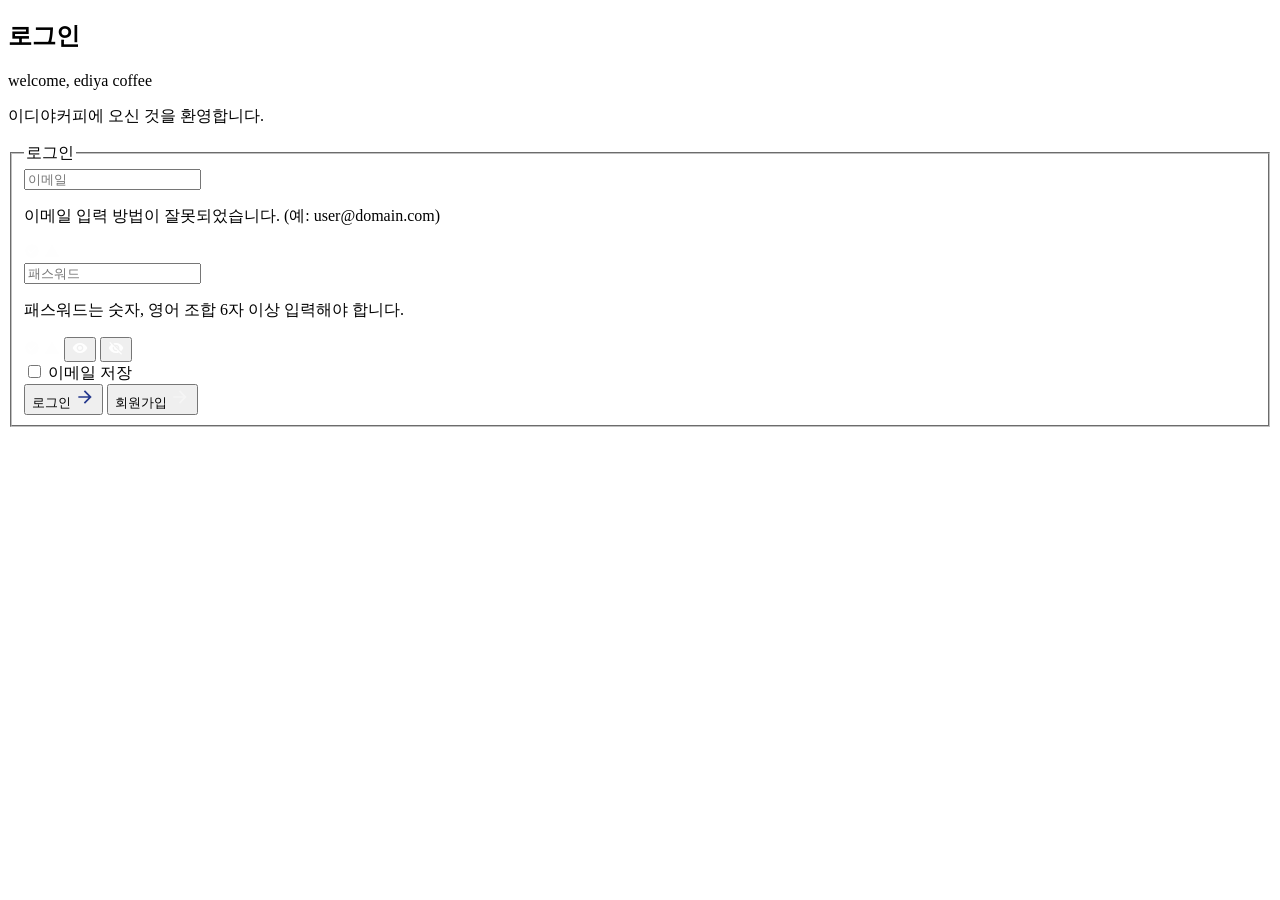
==== index.html @ 0b98166b "2번째 과제 화면" ====
<!DOCTYPE html>
<html lang="ko-KR">

<head>
   <meta charset="UTF-8">
   <meta name="viewport" content="width=device-width, initial-scale=1.0">
   <title>mission-02</title>
   <link href='//spoqa.github.io/spoqa-han-sans/css/SpoqaHanSansNeo.css' rel='stylesheet' type='text/css'>
   <link rel="stylesheet" href="./mission-02.css">
</head>

<body>
   <section class="signIn_container">
      <h2 class="signIn_title">로그인</h2>
      <p class="sub_ment_en" lang="en">welcome, ediya coffee</p>
      <p class="sub_ment_ko">이디야커피에 오신 것을 환영합니다.</p>
      <form action="/" method="post">
         <fieldset>
            <legend>로그인</legend>

            <div class="input_container">

               <div class="user_email">
                  <label for="user_email" class="user_email_label"></label>
                  <input type="email" id="user_email" placeholder="이메일" required>
                  <p class="email_invalid_ment">이메일 입력 방법이 잘못되었습니다. (예: user@domain.com)</p>
                  <svg class="email_valid" xmlns="http://www.w3.org/2000/svg" width="16" height="16" viewBox="0 0 16 16"
                     fill="none">
                     <g clip-path="url(#clip0_6334_2974)">
                        <path
                           d="M7.99998 1.33334C4.31998 1.33334 1.33331 4.32001 1.33331 8.00001C1.33331 11.68 4.31998 14.6667 7.99998 14.6667C11.68 14.6667 14.6666 11.68 14.6666 8.00001C14.6666 4.32001 11.68 1.33334 7.99998 1.33334ZM6.66665 11.3333L3.33331 8.00001L4.27331 7.06001L6.66665 9.44668L11.7266 4.38668L12.6666 5.33334L6.66665 11.3333Z"
                           fill="#FEFEFE" />
                     </g>
                     <defs>
                        <clipPath id="clip0_6334_2974">
                           <rect width="16" height="16" fill="white" />
                        </clipPath>
                     </defs>
                  </svg>
                  <svg class="email_invalid" xmlns="http://www.w3.org/2000/svg" width="16" height="16"
                     viewBox="0 0 16 16" fill="none">
                     <g clip-path="url(#clip0_6341_2993)">
                        <path
                           d="M0.444458 14.2222H15.5556L8.00001 1.33334L0.444458 14.2222ZM8.44446 12H7.55557V11.1111H8.44446V12ZM8.44446 9.77779H7.55557V6.66668H8.44446V9.77779Z"
                           fill="#FEFEFE" />
                     </g>
                     <defs>
                        <clipPath id="clip0_6341_2993">
                           <rect width="16" height="16" fill="white" />
                        </clipPath>
                     </defs>
                  </svg>
               </div>

               <div class="user_pw">
                  <label for="user_pw" class="user_email_pw"></label>
                  <input type="password" id="user_pw" placeholder="패스워드" required>
                  <p class="pw_invalid_ment">패스워드는 숫자, 영어 조합 6자 이상 입력해야 합니다.</p>
                  <svg class="pw_valid" xmlns="http://www.w3.org/2000/svg" width="16" height="16" viewBox="0 0 16 16"
                     fill="none">
                     <g clip-path="url(#clip0_6334_2974)">
                        <path
                           d="M7.99998 1.33334C4.31998 1.33334 1.33331 4.32001 1.33331 8.00001C1.33331 11.68 4.31998 14.6667 7.99998 14.6667C11.68 14.6667 14.6666 11.68 14.6666 8.00001C14.6666 4.32001 11.68 1.33334 7.99998 1.33334ZM6.66665 11.3333L3.33331 8.00001L4.27331 7.06001L6.66665 9.44668L11.7266 4.38668L12.6666 5.33334L6.66665 11.3333Z"
                           fill="#FEFEFE" />
                     </g>
                     <defs>
                        <clipPath id="clip0_6334_2974">
                           <rect width="16" height="16" fill="white" />
                        </clipPath>
                     </defs>
                  </svg>
                  <svg class="pw_invalid" xmlns="http://www.w3.org/2000/svg" width="16" height="16" viewBox="0 0 16 16"
                     fill="none">
                     <g clip-path="url(#clip0_6341_2993)">
                        <path
                           d="M0.444458 14.2222H15.5556L8.00001 1.33334L0.444458 14.2222ZM8.44446 12H7.55557V11.1111H8.44446V12ZM8.44446 9.77779H7.55557V6.66668H8.44446V9.77779Z"
                           fill="#FEFEFE" />
                     </g>
                     <defs>
                        <clipPath id="clip0_6341_2993">
                           <rect width="16" height="16" fill="white" />
                        </clipPath>
                     </defs>
                  </svg>
                  <button class="pw_hidden" type="button">
                     <svg xmlns="http://www.w3.org/2000/svg" width="16" height="16" viewBox="0 0 16 16" fill="none">
                        <g clip-path="url(#clip0_6334_2968)">
                           <path
                              d="M8.00002 3C4.66669 3 1.82002 5.07333 0.666687 8C1.82002 10.9267 4.66669 13 8.00002 13C11.3334 13 14.18 10.9267 15.3334 8C14.18 5.07333 11.3334 3 8.00002 3ZM8.00002 11.3333C6.16002 11.3333 4.66669 9.84 4.66669 8C4.66669 6.16 6.16002 4.66667 8.00002 4.66667C9.84002 4.66667 11.3334 6.16 11.3334 8C11.3334 9.84 9.84002 11.3333 8.00002 11.3333ZM8.00002 6C6.89335 6 6.00002 6.89333 6.00002 8C6.00002 9.10667 6.89335 10 8.00002 10C9.10669 10 10 9.10667 10 8C10 6.89333 9.10669 6 8.00002 6Z"
                              fill="#FEFEFE" />
                        </g>
                        <defs>
                           <clipPath id="clip0_6334_2968">
                              <rect width="16" height="16" fill="white" />
                           </clipPath>
                        </defs>
                     </svg>
                  </button>
                  <button class="pw_visible" type="button">
                     <svg xmlns="http://www.w3.org/2000/svg" width="16" height="16" viewBox="0 0 16 16" fill="none">
                        <g clip-path="url(#clip0_6345_3000)">
                           <path
                              d="M8.00002 4.66667C9.84002 4.66667 11.3334 6.16 11.3334 8C11.3334 8.43 11.2467 8.84 11.0967 9.21667L13.0467 11.1667C14.0534 10.3267 14.8467 9.24 15.3367 8C14.18 5.07333 11.3367 3 8.00002 3C7.06669 3 6.17335 3.16667 5.34335 3.46667L6.78335 4.90333C7.16002 4.75667 7.57002 4.66667 8.00002 4.66667V4.66667ZM1.33335 2.85L2.85335 4.37L3.15669 4.67333C2.05669 5.53333 1.18669 6.67667 0.666687 8C1.82002 10.9267 4.66669 13 8.00002 13C9.03335 13 10.02 12.8 10.9234 12.4367L11.2067 12.72L13.15 14.6667L14 13.82L2.18335 2L1.33335 2.85ZM5.02002 6.53333L6.05002 7.56333C6.02002 7.70667 6.00002 7.85 6.00002 8C6.00002 9.10333 6.89669 10 8.00002 10C8.15002 10 8.29335 9.98 8.43335 9.95L9.46335 10.98C9.02002 11.2 8.52669 11.3333 8.00002 11.3333C6.16002 11.3333 4.66669 9.84 4.66669 8C4.66669 7.47333 4.80002 6.98 5.02002 6.53333ZM7.89002 6.01L9.99002 8.11L10 8C10 6.89667 9.10335 6 8.00002 6L7.89002 6.01Z"
                              fill="#FEFEFE" />
                        </g>
                        <defs>
                           <clipPath id="clip0_6345_3000">
                              <rect width="16" height="16" fill="white" />
                           </clipPath>
                        </defs>
                     </svg>
                  </button>
               </div>

               <div class="email_save">
                  <input type="checkbox" id="check">
                  <label for="check">이메일 저장</label>
               </div>

            </div>

            <div class="btn_container">
               <button class="signIn_btn" type="button">로그인
                  <svg width="20" height="20" viewBox="0 0 20 20" fill="none" xmlns="http://www.w3.org/2000/svg">
                     <g id="&#236;&#149;&#132;&#236;&#157;&#180;&#236;&#189;&#152; / &#237;&#153;&#148;&#236;&#130;&#180;&#237;&#145;&#156;"
                        clip-path="url(#clip0_6314_3605)">
                        <path id="Vector"
                           d="M10 3.33331L8.82223 4.51109L13.4778 9.16665H3.33334V10.8333H13.4778L8.82223 15.4889L10 16.6666L16.6667 9.99998L10 3.33331Z"
                           fill="#24388D" />
                     </g>
                     <defs>
                        <clipPath id="clip0_6314_3605">
                           <rect width="20" height="20" fill="white" />
                        </clipPath>
                     </defs>
                  </svg>
               </button>
               <button class="signUp_btn" type="button">회원가입
                  <svg width="20" height="20" viewBox="0 0 20 20" fill="none" xmlns="http://www.w3.org/2000/svg">
                     <g id="&#236;&#149;&#132;&#236;&#157;&#180;&#236;&#189;&#152; / &#237;&#153;&#148;&#236;&#130;&#180;&#237;&#145;&#156;"
                        clip-path="url(#clip0_6314_3536)">
                        <path id="Vector"
                           d="M9.99998 3.33331L8.8222 4.51109L13.4778 9.16665H3.33331V10.8333H13.4778L8.8222 15.4889L9.99998 16.6666L16.6666 9.99998L9.99998 3.33331Z"
                           fill="#F5F5F5" />
                     </g>
                     <defs>
                        <clipPath id="clip0_6314_3536">
                           <rect width="20" height="20" fill="white" />
                        </clipPath>
                     </defs>
                  </svg>
               </button>
            </div>

         </fieldset>
      </form>
   </section>

   <script>
      let user_email = document.querySelector('#user_email');
      let email_invalid_ment = document.querySelector('.email_invalid_ment');
      let email_valid = document.querySelector('.email_valid');
      let email_invalid = document.querySelector('.email_invalid');

      let user_pw = document.querySelector('#user_pw');
      let pw_invalid_ment = document.querySelector('.pw_invalid_ment');
      let pw_valid = document.querySelector('.pw_valid');
      let pw_invalid = document.querySelector('.pw_invalid');
      let pw_visible = document.querySelector('.pw_visible');
      let pw_hidden = document.querySelector('.pw_hidden');

      let check = document.querySelector('#check');



      // 이메일 관련
      user_email.addEventListener('focus', () => {
         user_email.placeholder = `yamoo9@euid.com`;
         user_pw.placeholder = '패스워드';
      })

      user_email.addEventListener('keyup', function (e) {
         const regexr = /^[0-9a-zA-Z]([-_\.]?[0-9a-zA-Z])*@[0-9a-zA-Z]([-_\.]?[0-9a-zA-Z])*\.[a-zA-Z]{2,3}$/;

         if (regexr.exec(e.target.value)) {
            email_valid.classList.add('show');
            email_invalid_ment.classList.remove('show');
            email_invalid.classList.remove('show');
         } else {
            email_valid.classList.remove('show');
            if (e.target.value) {
               email_invalid.classList.add('show');
               email_invalid_ment.classList.add('show');
            }
            else {
               email_invalid_ment.classList.remove('show');
               email_invalid.classList.remove('show');
            }
         }
      })



      // 패스워드 관련
      user_pw.addEventListener('focus', () => {
         user_pw.placeholder = '숫자, 영어 조합 6자 이상';
         pw_hidden.classList.add('show');
         user_email.placeholder = '이메일';
      })

      user_pw.addEventListener('keyup', function (e) {
         if (e.target.value.length > 5) {
            pw_valid.classList.add('show');
            pw_invalid_ment.classList.remove('show');
            pw_invalid.classList.remove('show');
         } else {
            pw_valid.classList.remove('show');
            if (e.target.value) {
               pw_invalid.classList.add('show');
               pw_invalid_ment.classList.add('show');
            }
            else {
               pw_invalid_ment.classList.remove('show');
               pw_invalid.classList.remove('show');
            }
         }
      })

      let cnt = 0;
      pw_hidden.addEventListener('click', () => {
         if (cnt % 2 === 0) {
            user_pw.type = 'text';
            pw_visible.classList.add('show');
         }
         else {
            user_pw.type = 'password';
            pw_visible.classList.remove('show');
            pw_hidden.classList.remove('show');
         }
         cnt++;
      })

      let cnt2 = 0
      pw_visible.addEventListener('click', () => {
         if (cnt % 2 === 0) {
            user_pw.type = 'text';
            pw_hidden.classList.add('show');
         }
         else {
            user_pw.type = 'password';
            pw_visible.classList.remove('show');
            pw_hidden.classList.add('show');
         }
         cnt2++;
      })


      // 이메일, 패스워드 미입력시 다시 placehold 보이게 하기
      check.addEventListener('focus', () => {
         user_email.placeholder = '이메일';
         user_pw.placeholder = '패스워드';
      })

   </script>
</body>
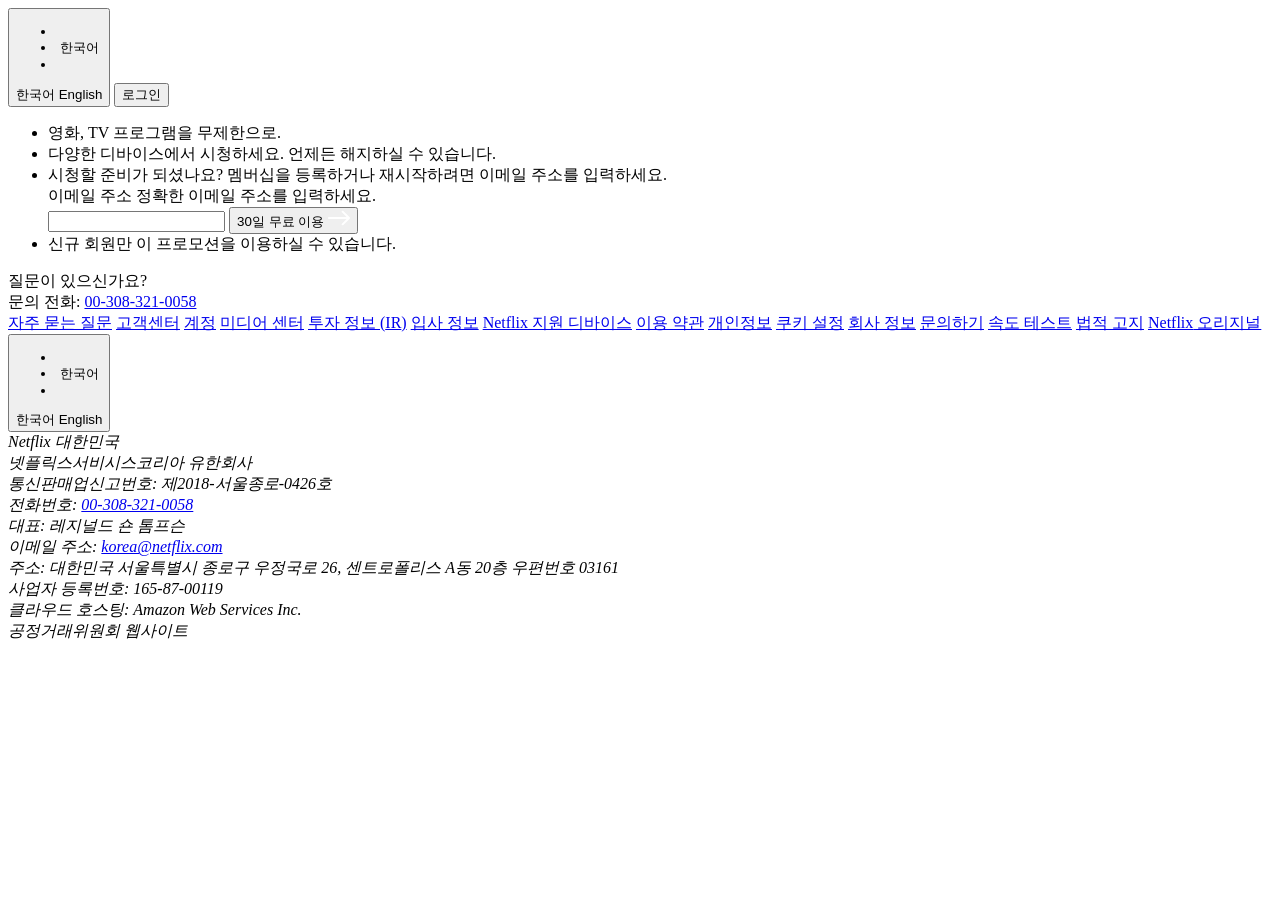
==== commit ae2d73c7: "3번째 과제 구현 결과" ====
--- a/index.html
+++ b/index.html
@@ -4,262 +4,139 @@
 <head>
    <meta charset="UTF-8">
    <meta name="viewport" content="width=device-width, initial-scale=1.0">
-   <title>mission-02</title>
-   <link href='//spoqa.github.io/spoqa-han-sans/css/SpoqaHanSansNeo.css' rel='stylesheet' type='text/css'>
-   <link rel="stylesheet" href="./mission-02.css">
+   <title>홈</title>
+
+   <link rel="stylesheet" href="./components.css">
+   <link rel="stylesheet" href="./home.css">
 </head>
 
 <body>
-   <section class="signIn_container">
-      <h2 class="signIn_title">로그인</h2>
-      <p class="sub_ment_en" lang="en">welcome, ediya coffee</p>
-      <p class="sub_ment_ko">이디야커피에 오신 것을 환영합니다.</p>
-      <form action="/" method="post">
-         <fieldset>
-            <legend>로그인</legend>
+   <div role="none" class="template_container">
+      <header class="header">
+         <div role="none" class="header_inner">
+            <a href="/" class="logo"></a>
+            <div role="none" class="header_button_wrapper">
+               <button class="select_btn" data-val="onOff">
 
-            <div class="input_container">
+                  <ul>
+                     <li aria-hidden class="global_icon" data-val="onOff"></li>
+                     <li class="state_lang" data-val="onOff">한국어</li>
+                     <li aria-hidden class="select_down_icon" data-val="onOff"></li>
+                  </ul>
 
-               <div class="user_email">
-                  <label for="user_email" class="user_email_label"></label>
-                  <input type="email" id="user_email" placeholder="이메일" required>
-                  <p class="email_invalid_ment">이메일 입력 방법이 잘못되었습니다. (예: user@domain.com)</p>
-                  <svg class="email_valid" xmlns="http://www.w3.org/2000/svg" width="16" height="16" viewBox="0 0 16 16"
-                     fill="none">
-                     <g clip-path="url(#clip0_6334_2974)">
-                        <path
-                           d="M7.99998 1.33334C4.31998 1.33334 1.33331 4.32001 1.33331 8.00001C1.33331 11.68 4.31998 14.6667 7.99998 14.6667C11.68 14.6667 14.6666 11.68 14.6666 8.00001C14.6666 4.32001 11.68 1.33334 7.99998 1.33334ZM6.66665 11.3333L3.33331 8.00001L4.27331 7.06001L6.66665 9.44668L11.7266 4.38668L12.6666 5.33334L6.66665 11.3333Z"
-                           fill="#FEFEFE" />
-                     </g>
-                     <defs>
-                        <clipPath id="clip0_6334_2974">
-                           <rect width="16" height="16" fill="white" />
-                        </clipPath>
-                     </defs>
-                  </svg>
-                  <svg class="email_invalid" xmlns="http://www.w3.org/2000/svg" width="16" height="16"
-                     viewBox="0 0 16 16" fill="none">
-                     <g clip-path="url(#clip0_6341_2993)">
-                        <path
-                           d="M0.444458 14.2222H15.5556L8.00001 1.33334L0.444458 14.2222ZM8.44446 12H7.55557V11.1111H8.44446V12ZM8.44446 9.77779H7.55557V6.66668H8.44446V9.77779Z"
-                           fill="#FEFEFE" />
-                     </g>
-                     <defs>
-                        <clipPath id="clip0_6341_2993">
-                           <rect width="16" height="16" fill="white" />
-                        </clipPath>
-                     </defs>
-                  </svg>
-               </div>
+                  <div class="select_lang hide_none">
+                     <div class="check_icon_wrapper">
+                        <!-- span태그로 충분한가? -->
+                        <span class="check_icon ko"></span>
+                        <span class="check_icon en hide_hidden"></span>
+                     </div>
 
-               <div class="user_pw">
-                  <label for="user_pw" class="user_email_pw"></label>
-                  <input type="password" id="user_pw" placeholder="패스워드" required>
-                  <p class="pw_invalid_ment">패스워드는 숫자, 영어 조합 6자 이상 입력해야 합니다.</p>
-                  <svg class="pw_valid" xmlns="http://www.w3.org/2000/svg" width="16" height="16" viewBox="0 0 16 16"
-                     fill="none">
-                     <g clip-path="url(#clip0_6334_2974)">
-                        <path
-                           d="M7.99998 1.33334C4.31998 1.33334 1.33331 4.32001 1.33331 8.00001C1.33331 11.68 4.31998 14.6667 7.99998 14.6667C11.68 14.6667 14.6666 11.68 14.6666 8.00001C14.6666 4.32001 11.68 1.33334 7.99998 1.33334ZM6.66665 11.3333L3.33331 8.00001L4.27331 7.06001L6.66665 9.44668L11.7266 4.38668L12.6666 5.33334L6.66665 11.3333Z"
-                           fill="#FEFEFE" />
-                     </g>
-                     <defs>
-                        <clipPath id="clip0_6334_2974">
-                           <rect width="16" height="16" fill="white" />
-                        </clipPath>
-                     </defs>
-                  </svg>
-                  <svg class="pw_invalid" xmlns="http://www.w3.org/2000/svg" width="16" height="16" viewBox="0 0 16 16"
-                     fill="none">
-                     <g clip-path="url(#clip0_6341_2993)">
-                        <path
-                           d="M0.444458 14.2222H15.5556L8.00001 1.33334L0.444458 14.2222ZM8.44446 12H7.55557V11.1111H8.44446V12ZM8.44446 9.77779H7.55557V6.66668H8.44446V9.77779Z"
-                           fill="#FEFEFE" />
-                     </g>
-                     <defs>
-                        <clipPath id="clip0_6341_2993">
-                           <rect width="16" height="16" fill="white" />
-                        </clipPath>
-                     </defs>
-                  </svg>
-                  <button class="pw_hidden" type="button">
-                     <svg xmlns="http://www.w3.org/2000/svg" width="16" height="16" viewBox="0 0 16 16" fill="none">
-                        <g clip-path="url(#clip0_6334_2968)">
-                           <path
-                              d="M8.00002 3C4.66669 3 1.82002 5.07333 0.666687 8C1.82002 10.9267 4.66669 13 8.00002 13C11.3334 13 14.18 10.9267 15.3334 8C14.18 5.07333 11.3334 3 8.00002 3ZM8.00002 11.3333C6.16002 11.3333 4.66669 9.84 4.66669 8C4.66669 6.16 6.16002 4.66667 8.00002 4.66667C9.84002 4.66667 11.3334 6.16 11.3334 8C11.3334 9.84 9.84002 11.3333 8.00002 11.3333ZM8.00002 6C6.89335 6 6.00002 6.89333 6.00002 8C6.00002 9.10667 6.89335 10 8.00002 10C9.10669 10 10 9.10667 10 8C10 6.89333 9.10669 6 8.00002 6Z"
-                              fill="#FEFEFE" />
-                        </g>
-                        <defs>
-                           <clipPath id="clip0_6334_2968">
-                              <rect width="16" height="16" fill="white" />
-                           </clipPath>
-                        </defs>
-                     </svg>
-                  </button>
-                  <button class="pw_visible" type="button">
-                     <svg xmlns="http://www.w3.org/2000/svg" width="16" height="16" viewBox="0 0 16 16" fill="none">
-                        <g clip-path="url(#clip0_6345_3000)">
-                           <path
-                              d="M8.00002 4.66667C9.84002 4.66667 11.3334 6.16 11.3334 8C11.3334 8.43 11.2467 8.84 11.0967 9.21667L13.0467 11.1667C14.0534 10.3267 14.8467 9.24 15.3367 8C14.18 5.07333 11.3367 3 8.00002 3C7.06669 3 6.17335 3.16667 5.34335 3.46667L6.78335 4.90333C7.16002 4.75667 7.57002 4.66667 8.00002 4.66667V4.66667ZM1.33335 2.85L2.85335 4.37L3.15669 4.67333C2.05669 5.53333 1.18669 6.67667 0.666687 8C1.82002 10.9267 4.66669 13 8.00002 13C9.03335 13 10.02 12.8 10.9234 12.4367L11.2067 12.72L13.15 14.6667L14 13.82L2.18335 2L1.33335 2.85ZM5.02002 6.53333L6.05002 7.56333C6.02002 7.70667 6.00002 7.85 6.00002 8C6.00002 9.10333 6.89669 10 8.00002 10C8.15002 10 8.29335 9.98 8.43335 9.95L9.46335 10.98C9.02002 11.2 8.52669 11.3333 8.00002 11.3333C6.16002 11.3333 4.66669 9.84 4.66669 8C4.66669 7.47333 4.80002 6.98 5.02002 6.53333ZM7.89002 6.01L9.99002 8.11L10 8C10 6.89667 9.10335 6 8.00002 6L7.89002 6.01Z"
-                              fill="#FEFEFE" />
-                        </g>
-                        <defs>
-                           <clipPath id="clip0_6345_3000">
-                              <rect width="16" height="16" fill="white" />
-                           </clipPath>
-                        </defs>
+                     <div role="list" class="lang">
+                        <span role="listitem" class="lang_ko">한국어</span>
+                        <span role="listitem" class="lang_en" lang="en-US">English</span>
+                     </div>
+                  </div>
+
+               </button>
+               <button class="btn" type="button">로그인</button>
+            </div>
+         </div>
+      </header>
+
+      <main class="main">
+         <ul class="promotion_container">
+            <li>영화, TV 프로그램을 무제한으로.</li>
+            <li>다양한 디바이스에서 시청하세요. 언제든 해지하실 수 있습니다.</li>
+            <li>시청할 준비가 되셨나요? 멤버십을 등록하거나 재시작하려면 이메일 주소를 입력하세요.</li>
+            <div role="none" class="input_email_container">
+               <label for="user_email" class="user_email_label">이메일 주소</label>
+               <span role="alert" class="user_email_invalid">정확한 이메일 주소를 입력하세요.</span>
+               <div role="none" class="input_email_wrapper">
+                  <input type="email" class="user_email" id="user_email" data-val="focus">
+                  <button class="btn_arrow btn_arrow_normal_right" type="button">30일 무료 이용
+                     <svg width="22" height="16" viewBox="0 0 22 16" fill="none" xmlns="http://www.w3.org/2000/svg">
+                        <path id="Arrow (Stroke)" fill-rule="evenodd" clip-rule="evenodd"
+                           d="M15.3431 0.928941L21.7071 7.2929C22.0976 7.68343 22.0976 8.31659 21.7071 8.70712L15.3431 15.0711C14.9526 15.4616 14.3195 15.4616 13.9289 15.0711C13.5384 14.6806 13.5384 14.0474 13.9289 13.6569L18.5858 9.00001H1C0.447715 9.00001 0 8.55229 0 8.00001C0 7.44772 0.447715 7.00001 1 7.00001H18.5858L13.9289 2.34315C13.5384 1.95263 13.5384 1.31947 13.9289 0.928941C14.3195 0.538416 14.9526 0.538416 15.3431 0.928941Z"
+                           fill="white" />
                      </svg>
                   </button>
                </div>
+            </div>
+            <li>신규 회원만 이 프로모션을 이용하실 수 있습니다.</li>
+         </ul>
+      </main>
 
-               <div class="email_save">
-                  <input type="checkbox" id="check">
-                  <label for="check">이메일 저장</label>
+      <div role="none" class="divider"></div>
+
+      <footer class="footer">
+
+         <div role="none" class="footer_ask_wrapper">
+            <!-- div가 아닌 다른 태그가 있을까? -->
+            <div class="footer_ask">질문이 있으신가요&#63;</div>
+            <div class="footer_ask">문의 전화&#58; <a href="tel: +82-0-308-321-0058">00-308-321-0058</a></div>
+         </div>
+
+         <div role="link" class="footer_nav">
+            <a href="/">자주 묻는 질문</a>
+            <a href="/">고객센터</a>
+            <a href="/">계정</a>
+            <a href="/">미디어 센터</a>
+            <a href="/">투자 정보 &#40;<span lang="en-US">IR</span>&#41;</a>
+            <a href="/">입사 정보</a>
+            <a href="/"><span lang="en-US">Netflix</span> 지원 디바이스</a>
+            <a href="/">이용 약관</a>
+            <a href="/">개인정보</a>
+            <a href="/">쿠키 설정</a>
+            <a href="/">회사 정보</a>
+            <a href="/">문의하기</a>
+            <a href="/">속도 테스트</a>
+            <a href="/">법적 고지</a>
+            <a href="/"><span lang="en-US">Netflix</span> 오리지널</a>
+         </div>
+
+         <!-- js 작동 안함 -->
+         <button class="select_btn" data-val="onOff">
+
+            <ul>
+               <li aria-hidden class="global_icon" data-val="onOff"></li>
+               <li class="state_lang" data-val="onOff">한국어</li>
+               <li aria-hidden class="select_down_icon" data-val="onOff"></li>
+            </ul>
+
+            <div class="select_lang hide_none">
+               <div class="check_icon_wrapper">
+                  <!-- span태그로 충분한가? -->
+                  <span class="check_icon ko"></span>
+                  <span class="check_icon en hide_hidden"></span>
                </div>
 
+               <div role="list" class="lang">
+                  <span role="listitem" class="lang_ko">한국어</span>
+                  <span role="listitem" class="lang_en" lang="en-US">English</span>
+               </div>
             </div>
 
-            <div class="btn_container">
-               <button class="signIn_btn" type="button">로그인
-                  <svg width="20" height="20" viewBox="0 0 20 20" fill="none" xmlns="http://www.w3.org/2000/svg">
-                     <g id="&#236;&#149;&#132;&#236;&#157;&#180;&#236;&#189;&#152; / &#237;&#153;&#148;&#236;&#130;&#180;&#237;&#145;&#156;"
-                        clip-path="url(#clip0_6314_3605)">
-                        <path id="Vector"
-                           d="M10 3.33331L8.82223 4.51109L13.4778 9.16665H3.33334V10.8333H13.4778L8.82223 15.4889L10 16.6666L16.6667 9.99998L10 3.33331Z"
-                           fill="#24388D" />
-                     </g>
-                     <defs>
-                        <clipPath id="clip0_6314_3605">
-                           <rect width="20" height="20" fill="white" />
-                        </clipPath>
-                     </defs>
-                  </svg>
-               </button>
-               <button class="signUp_btn" type="button">회원가입
-                  <svg width="20" height="20" viewBox="0 0 20 20" fill="none" xmlns="http://www.w3.org/2000/svg">
-                     <g id="&#236;&#149;&#132;&#236;&#157;&#180;&#236;&#189;&#152; / &#237;&#153;&#148;&#236;&#130;&#180;&#237;&#145;&#156;"
-                        clip-path="url(#clip0_6314_3536)">
-                        <path id="Vector"
-                           d="M9.99998 3.33331L8.8222 4.51109L13.4778 9.16665H3.33331V10.8333H13.4778L8.8222 15.4889L9.99998 16.6666L16.6666 9.99998L9.99998 3.33331Z"
-                           fill="#F5F5F5" />
-                     </g>
-                     <defs>
-                        <clipPath id="clip0_6314_3536">
-                           <rect width="20" height="20" fill="white" />
-                        </clipPath>
-                     </defs>
-                  </svg>
-               </button>
-            </div>
+         </button>
 
-         </fieldset>
-      </form>
-   </section>
+         <address class="footer_address">
+            <!-- address 안에 태그들을 div로 작성해도 되는가? -->
+            <div>Netflix 대한민국</div>
+            <div>넷플릭스서비시스코리아 유한회사</div>
+            <div>통신판매업신고번호: 제2018-서울종로-0426호</div>
+            <div>전화번호: <a href="tel: +82-0-308-321-0058">00-308-321-0058</a></div>
+            <div>대표: 레지널드 숀 톰프슨</div>
+            <div>이메일 주소: <a href="mailto:korea@netflix.com">korea@netflix.com</a></div>
+            <div>주소: 대한민국 서울특별시 종로구 우정국로 26, 센트로폴리스 A동 20층 우편번호 03161</div>
+            <div>사업자 등록번호: 165-87-00119</div>
+            <div>클라우드 호스팅: Amazon Web Services Inc.</div>
+            <div>공정거래위원회 웹사이트</div>
+         </address>
 
-   <script>
-      let user_email = document.querySelector('#user_email');
-      let email_invalid_ment = document.querySelector('.email_invalid_ment');
-      let email_valid = document.querySelector('.email_valid');
-      let email_invalid = document.querySelector('.email_invalid');
+      </footer>
+   </div>
 
-      let user_pw = document.querySelector('#user_pw');
-      let pw_invalid_ment = document.querySelector('.pw_invalid_ment');
-      let pw_valid = document.querySelector('.pw_valid');
-      let pw_invalid = document.querySelector('.pw_invalid');
-      let pw_visible = document.querySelector('.pw_visible');
-      let pw_hidden = document.querySelector('.pw_hidden');
+   <script src="./input_email.js"></script>
+   <script src="./select.js"></script>
+</body>
 
-      let check = document.querySelector('#check');
-
-
-
-      // 이메일 관련
-      user_email.addEventListener('focus', () => {
-         user_email.placeholder = `yamoo9@euid.com`;
-         user_pw.placeholder = '패스워드';
-      })
-
-      user_email.addEventListener('keyup', function (e) {
-         const regexr = /^[0-9a-zA-Z]([-_\.]?[0-9a-zA-Z])*@[0-9a-zA-Z]([-_\.]?[0-9a-zA-Z])*\.[a-zA-Z]{2,3}$/;
-
-         if (regexr.exec(e.target.value)) {
-            email_valid.classList.add('show');
-            email_invalid_ment.classList.remove('show');
-            email_invalid.classList.remove('show');
-         } else {
-            email_valid.classList.remove('show');
-            if (e.target.value) {
-               email_invalid.classList.add('show');
-               email_invalid_ment.classList.add('show');
-            }
-            else {
-               email_invalid_ment.classList.remove('show');
-               email_invalid.classList.remove('show');
-            }
-         }
-      })
-
-
-
-      // 패스워드 관련
-      user_pw.addEventListener('focus', () => {
-         user_pw.placeholder = '숫자, 영어 조합 6자 이상';
-         pw_hidden.classList.add('show');
-         user_email.placeholder = '이메일';
-      })
-
-      user_pw.addEventListener('keyup', function (e) {
-         if (e.target.value.length > 5) {
-            pw_valid.classList.add('show');
-            pw_invalid_ment.classList.remove('show');
-            pw_invalid.classList.remove('show');
-         } else {
-            pw_valid.classList.remove('show');
-            if (e.target.value) {
-               pw_invalid.classList.add('show');
-               pw_invalid_ment.classList.add('show');
-            }
-            else {
-               pw_invalid_ment.classList.remove('show');
-               pw_invalid.classList.remove('show');
-            }
-         }
-      })
-
-      let cnt = 0;
-      pw_hidden.addEventListener('click', () => {
-         if (cnt % 2 === 0) {
-            user_pw.type = 'text';
-            pw_visible.classList.add('show');
-         }
-         else {
-            user_pw.type = 'password';
-            pw_visible.classList.remove('show');
-            pw_hidden.classList.remove('show');
-         }
-         cnt++;
-      })
-
-      let cnt2 = 0
-      pw_visible.addEventListener('click', () => {
-         if (cnt % 2 === 0) {
-            user_pw.type = 'text';
-            pw_hidden.classList.add('show');
-         }
-         else {
-            user_pw.type = 'password';
-            pw_visible.classList.remove('show');
-            pw_hidden.classList.add('show');
-         }
-         cnt2++;
-      })
-
-
-      // 이메일, 패스워드 미입력시 다시 placehold 보이게 하기
-      check.addEventListener('focus', () => {
-         user_email.placeholder = '이메일';
-         user_pw.placeholder = '패스워드';
-      })
-
-   </script>
-</body>
+</html>
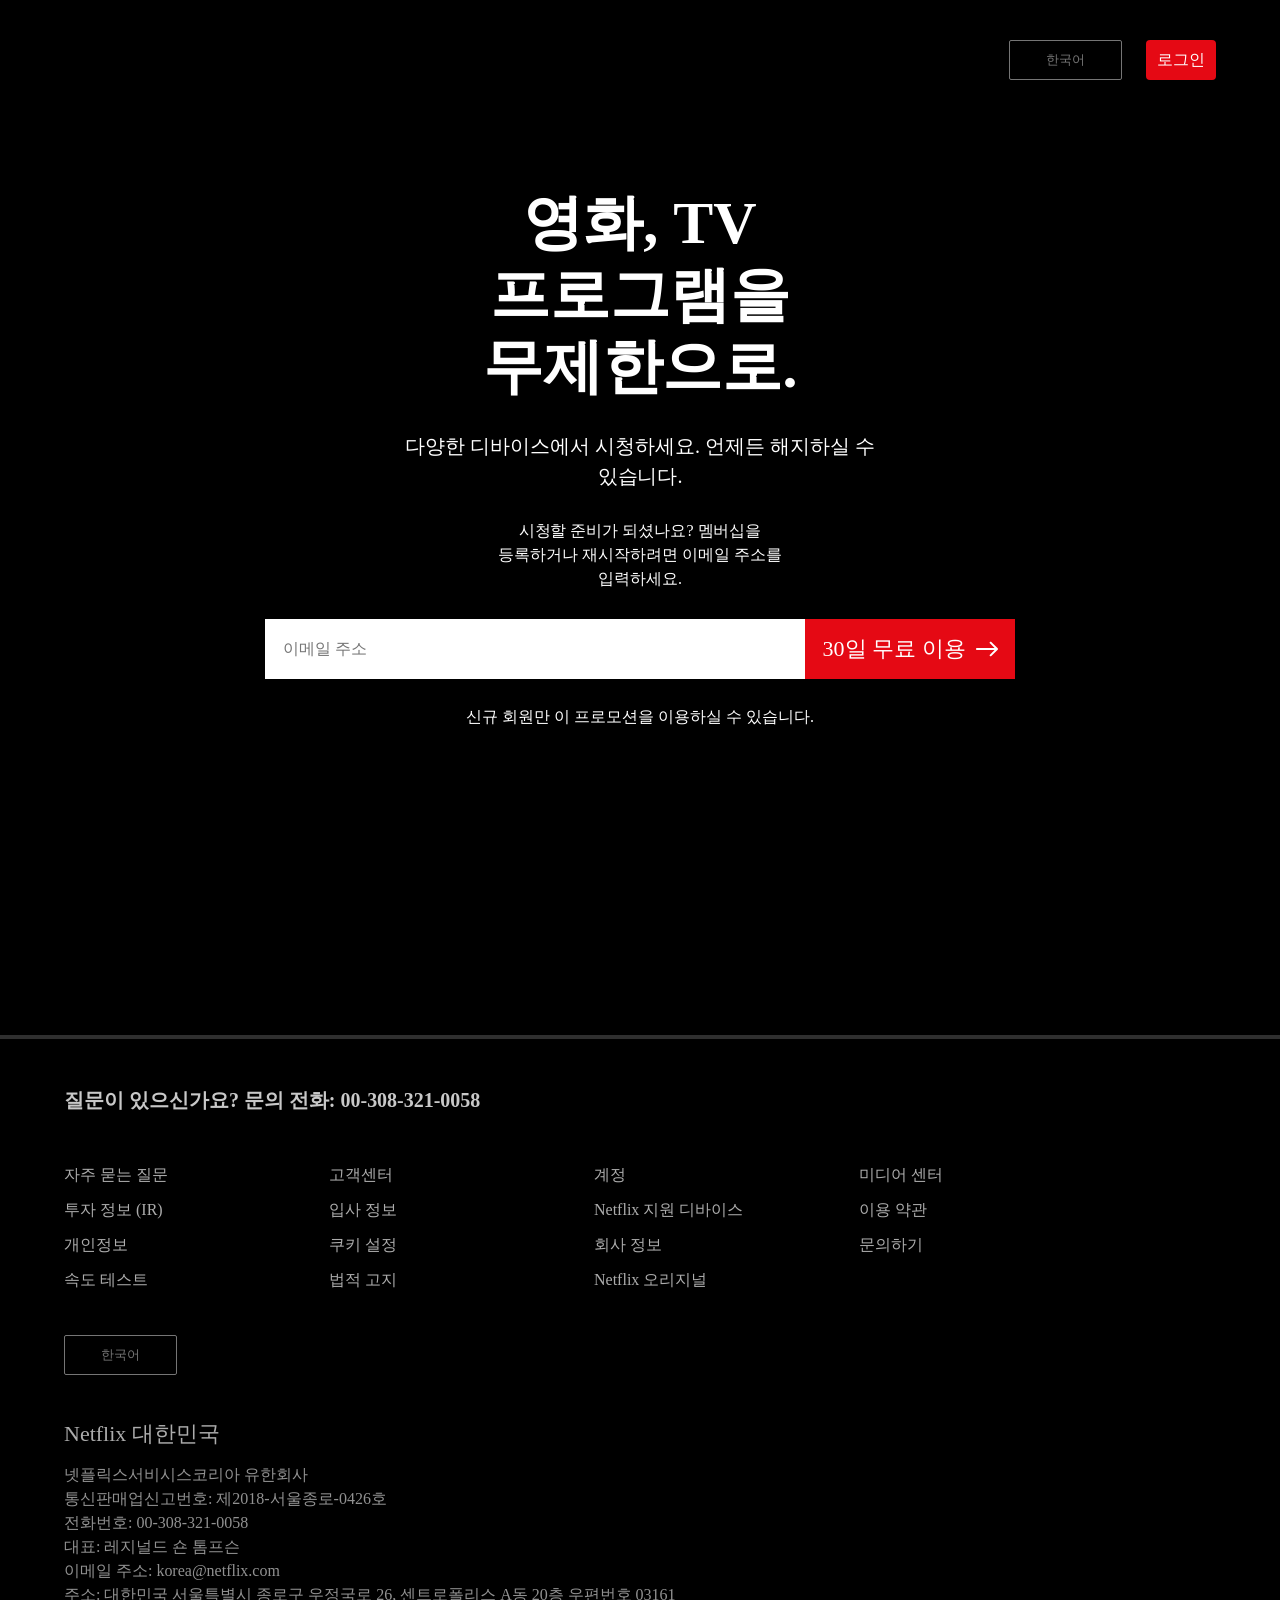
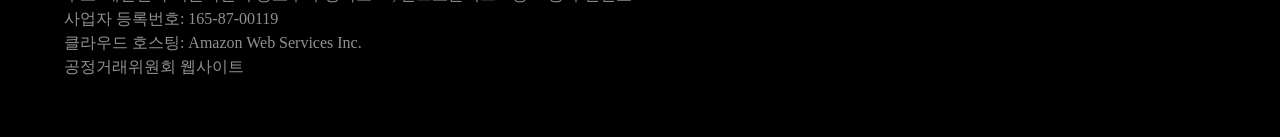
==== commit 777fb0fa: "3번째 과제 구현 결과" ====
--- a/index.html
+++ b/index.html
@@ -6,8 +6,15 @@
    <meta name="viewport" content="width=device-width, initial-scale=1.0">
    <title>홈</title>
 
-   <link rel="stylesheet" href="./components.css">
-   <link rel="stylesheet" href="./home.css">
+   <link rel="stylesheet" href="./style/home.css">
+   <link rel="stylesheet" href="./style/button.css">
+   <link rel="stylesheet" href="./style/button_arrow.css">
+   <link rel="stylesheet" href="./style/footer.css">
+   <link rel="stylesheet" href="./style/header.css">
+   <link rel="stylesheet" href="./style/input_email.css">
+   <link rel="stylesheet" href="./style/promotion.css">
+   <link rel="stylesheet" href="./style/select.css">
+   <link rel="stylesheet" href="./style/template.css">
 </head>
 
 <body>
@@ -135,8 +142,8 @@
       </footer>
    </div>
 
-   <script src="./input_email.js"></script>
-   <script src="./select.js"></script>
+   <script src="./js/input_email.js"></script>
+   <script src="./js/select.js"></script>
 </body>
 
 </html>
--- a/style/home.css
+++ b/style/home.css
@@ -0,0 +1,3 @@
+.main .promotion_container {
+   margin-top: 57px;
+}
--- a/style/button.css
+++ b/style/button.css
@@ -0,0 +1,33 @@
+.btn_container {
+   display: flex;
+   flex-flow: column nowrap;
+   gap: 20px;
+}
+
+.btn {
+   width: 70px;
+   height: 40px;
+   background: #E50914;
+   color: #FFF;
+   border: none;
+   border-radius: 4px;
+   text-align: center;
+   font-family: 'Spoqa Han Sans Neo', 'sans-serif';
+   font-size: 1rem;
+   font-weight: 500;
+   line-height: 1.5rem;
+   letter-spacing: -0.008px;
+}
+
+.btn:hover {
+   background: #B70710;
+}
+
+.btn:focus {
+   outline: 0;
+   border: 3px solid #58E590;
+}
+
+.btn.btn_disabled {
+   background: #757575;
+}
--- a/style/button_arrow.css
+++ b/style/button_arrow.css
@@ -0,0 +1,33 @@
+.btn_arrow_container {
+   display: flex;
+   flex-flow: column nowrap;
+   gap: 20px;
+}
+
+.btn_arrow {
+   width: 113px;
+   height: 56px;
+   background: #E50914;
+   color: #FFF;
+   border: none;
+   text-align: center;
+   font-family: 'Spoqa Han Sans Neo', 'sans-serif';
+   font-size: 22px;
+   font-weight: 400;
+   line-height: 26px;
+}
+
+.btn_arrow:hover {
+   background: #B70710;
+}
+
+.btn_arrow:focus {
+   border: 3px solid #58E590;
+   background: #B70710;
+   outline: 0;
+}
+
+.btn_arrow.btn_arrow_disabled_left,
+.btn_arrow.btn_arrow_disabled_right {
+   background: #757575;
+}
--- a/style/footer.css
+++ b/style/footer.css
@@ -0,0 +1,107 @@
+.footer {
+   color: #fff;
+   background-color: #000;
+   /* border: 1px solid #fff; */
+}
+
+.footer_ask_wrapper {
+   display: flex;
+   flex-flow: row nowrap;
+   column-gap: 5px;
+}
+
+.footer_ask {
+   color: #C8C8C8;
+   font-size: 20px;
+   font-style: normal;
+   font-weight: 700;
+   line-height: 30px;
+   font-family: 'Spoqa Han Sans Neo', 'sans-serif';
+   letter-spacing: -0.01px;
+}
+
+.footer_ask a {
+   text-decoration: none;
+   color: #C8C8C8;
+}
+
+.footer_nav {
+   display: grid;
+   grid-template-columns: repeat(4, 205px);
+   grid-template-rows: auto;
+   margin-top: 50px;
+   row-gap: 16px;
+   column-gap: 60px;
+}
+
+.footer_nav a {
+   text-decoration: none;
+   color: #ACACAC;
+   font-family: 'Spoqa Han Sans Neo', 'sans-serif';
+   font-size: 16px;
+   font-weight: 400;
+   line-height: 19px;
+}
+
+.footer .select_btn {
+   margin-top: 46px;
+}
+
+.footer_address {
+   margin-top: 46px;
+   color: #919191;
+   font-family: 'Spoqa Han Sans Neo', 'sans-serif';
+   font-size: 16px;
+   font-weight: 400;
+   line-height: 24px;
+   letter-spacing: -0.008px;
+   font-style: normal;
+}
+
+.footer_address a {
+   text-decoration: none;
+   color: #919191;
+}
+
+.footer_address div:nth-of-type(1) {
+   color: #ACACAC;
+   font-size: 22px;
+   font-weight: 500;
+   line-height: 26px;
+   margin-bottom: 16px;
+}
+
+
+@media (max-width: 768px) {
+   .footer_ask_wrapper {
+      flex-flow: column;
+   }
+
+   .footer_nav {
+      grid-template-columns: repeat(2, 163px);
+      row-gap: 10px;
+      column-gap: 0px;
+      margin-top: 26px;
+   }
+
+   .footer_nav a {
+      font-size: 14px;
+      line-height: 21px;
+   }
+
+   .footer .select_btn {
+      margin-top: 51px;
+   }
+
+   .footer_address {
+      margin-top: 30px;
+      font-size: 14px;
+      line-height: 21px;
+   }
+
+   .footer_address div:nth-of-type(1) {
+      font-size: 20px;
+      line-height: 30px;
+      margin-bottom: 10px;
+   }
+}
--- a/style/header.css
+++ b/style/header.css
@@ -0,0 +1,58 @@
+body {
+   margin: 0;
+   padding: 0;
+}
+
+.header {
+   background-color: #000;
+   width: 100%;
+   height: auto;
+}
+
+.header_inner {
+   display: flex;
+   flex-flow: row nowrap;
+   padding: 20px 65px;
+   justify-content: space-between;
+   align-items: center;
+}
+
+.logo {
+   display: inline-block;
+   background-image: url('./../../images/Logo.svg');
+   background-repeat: no-repeat;
+   background-size: contain;
+   width: 140px;
+   height: 38px;
+}
+
+.header_button_wrapper {
+   display: flex;
+   column-gap: 24px;
+}
+
+
+@media (max-width: 768px) {
+   .header_inner {
+      padding: 10px 25px;
+   }
+
+   .logo {
+      width: 80px;
+      height: 22px;
+   }
+
+   .header_button_wrapper {
+      column-gap: 16px;
+   }
+
+   .header .select_btn {
+      height: 30px;
+   }
+
+   .header .btn {
+      width: 60px;
+      height: 30px;
+      font-size: 12px;
+   }
+}
--- a/style/input_email.css
+++ b/style/input_email.css
@@ -0,0 +1,165 @@
+.input_email_container {
+   position: relative;
+}
+
+.user_email_label {
+   position: absolute;
+   top: 20px;
+   left: 18px;
+   color: #757575;
+   font-family: 'Spoqa Han Sans Neo', 'sans-serif';
+   transition: all 0.3s ease-in-out;
+}
+
+.user_email_focus {
+   top: 10px;
+   left: 19px;
+   color: #E50914;
+   font-size: 12px;
+   line-height: 18px;
+   font-weight: bold;
+   letter-spacing: -0.006px;
+}
+
+.input_email_wrapper {
+   display: flex;
+   flex-flow: row nowrap;
+}
+
+.user_email {
+   box-sizing: border-box;
+   width: 540px;
+   height: 60px;
+   padding: 26px 20px 10px;
+   border: none;
+   outline: none;
+}
+
+.user_email_invalid {
+   /* display: block; */
+   display: none;
+   border-top: 3px solid #E50914;
+   position: absolute;
+   color: #E50914;
+   font-size: 14px;
+   font-weight: bold;
+   line-height: 21px;
+   letter-spacing: -0.007px;
+   width: 520px;
+   top: 57px;
+   padding-top: 5px;
+   padding-left: 20px;
+}
+
+.input_email_container .btn_arrow {
+   width: 210px;
+   height: 60px;
+   border-radius: none;
+}
+
+.input_email_container .btn_arrow {
+   display: flex;
+   justify-content: center;
+   align-items: center;
+   column-gap: 10px;
+}
+
+.show {
+   display: block;
+}
+
+
+@media (max-width: 768px) {
+   .input_email_container {
+      display: inline-block;
+   }
+
+   .user_email_label {
+      position: absolute;
+      color: #757575;
+      font-family: 'Spoqa Han Sans Neo', 'sans-serif';
+      transition: all 0.3s ease-in-out;
+
+
+      top: 10px;
+      left: 20px;
+      font-size: 14px;
+      font-weight: 400;
+      line-height: 21px;
+      letter-spacing: -0.007px;
+   }
+
+   .user_email_focus {
+      color: #E50914;
+      font-size: 12px;
+      line-height: 18px;
+      font-weight: bold;
+      letter-spacing: -0.006px;
+
+
+      top: -23px;
+      left: 16px;
+   }
+
+   .input_email_wrapper {
+      flex-flow: column;
+      align-items: center;
+      row-gap: 12px;
+   }
+
+   .user_email {
+      box-sizing: border-box;
+
+      padding: 10px 20px 10px;
+      width: 245px;
+      height: 40px;
+      border-radius: 30px;
+      /* border: 1px solid #000; */
+   }
+
+   .user_email_invalid {
+      /* display: block; */
+      display: none;
+      border-top: none;
+      position: absolute;
+      width: auto;
+      top: 46px;
+      padding-top: 2px;
+      padding-left: 15px;
+   }
+
+
+   .input_email_container .btn_arrow {
+
+      width: 160px;
+      height: 40px;
+      border-radius: 30px;
+      font-size: 14px;
+      font-weight: 400;
+      line-height: 21px;
+      letter-spacing: -0.007px;
+   }
+
+   /* .input_email_container .btn_arrow {
+      display: flex;
+      justify-content: center;
+      align-items: center;
+      gap: 10px;
+   } */
+
+   .show {
+      display: block;
+   }
+
+
+   /* focus되면 input에 적용 */
+   .user_email_focus_mobile {
+      height: 46px;
+      border: 3px solid #E50914;
+   }
+
+   /* focus되면 버튼에 적용 */
+   .btn_arrow_focus {
+      transform: translateY(20px);
+   }
+}
--- a/style/promotion.css
+++ b/style/promotion.css
@@ -0,0 +1,85 @@
+.promotion_container {
+   color: #fff;
+   display: flex;
+   flex-flow: column nowrap;
+   justify-content: center;
+   align-items: center;
+   row-gap: 28px
+}
+
+ul {
+   padding: 0;
+}
+
+.promotion_container li {
+   margin: 0;
+   word-break: keep-all;
+   text-align: center;
+   font-family: 'Spoqa Han Sans Neo', 'sans-serif';
+   list-style: none;
+}
+
+.promotion_container li:nth-of-type(1) {
+   width: 518px;
+   font-size: 60px;
+   font-weight: 700;
+   line-height: 72px;
+   letter-spacing: -0.03px;
+}
+
+.promotion_container li:nth-of-type(2) {
+   width: 520px;
+   text-shadow: 0px 2px 6px rgba(0, 0, 0, 0.55);
+   font-size: 20px;
+   font-weight: 500;
+   line-height: 30px;
+   letter-spacing: -0.01px;
+}
+
+.promotion_container li:nth-of-type(3) {
+   width: 306px;
+   text-shadow: 0px 2px 6px rgba(0, 0, 0, 0.55);
+   font-size: 16px;
+   font-weight: 300;
+   line-height: 24px;
+   letter-spacing: -0.008px;
+}
+
+.promotion_container li:nth-of-type(5) {
+   width: 322px;
+   text-shadow: 0px 2px 6px rgba(0, 0, 0, 0.55);
+   font-size: 16px;
+   font-weight: 300;
+   line-height: 24px;
+   letter-spacing: -0.008px;
+}
+
+
+@media (max-width: 768px) {
+   .promotion_container li:nth-of-type(1) {
+      width: 339px;
+      font-size: 34px;
+      line-height: 40px;
+   }
+
+   .promotion_container li:nth-of-type(2) {
+      width: 259px;
+      font-size: 18px;
+      line-height: 27px;
+      letter-spacing: -0.009px;
+   }
+
+   .promotion_container li:nth-of-type(3) {
+      width: 264px;
+      font-size: 14px;
+      line-height: 21px;
+      letter-spacing: -0.007px;
+   }
+
+   .promotion_container li:nth-of-type(5) {
+      width: 339px;
+      font-size: 12px;
+      line-height: 18px;
+      letter-spacing: -0.006px;
+   }
+}
--- a/style/select.css
+++ b/style/select.css
@@ -0,0 +1,87 @@
+/* 셀렉트 버튼 기본 스타일 */
+.select_btn {
+   cursor: pointer;
+   pointer-events: auto;
+   width: 113px;
+   height: 40px;
+   border-radius: 2px;
+   border: 1px solid#757575;
+   background-color: #000;
+   color: #757575;
+   position: relative;
+}
+
+.select_btn ul {
+   display: flex;
+   flex-flow: row nowrap;
+   justify-content: space-around;
+   list-style: none;
+   margin-top: 0;
+   margin-bottom: 0;
+}
+
+.global_icon {
+   background-image: url('./../../images/global.svg');
+   width: 16px;
+   height: 16px;
+}
+
+.select_down_icon {
+   background-image: url('./../../images/select_down.svg');
+   width: 16px;
+   height: 16px;
+}
+
+.check_icon {
+   display: inline-block;
+   width: 12px;
+   height: 12px;
+   margin-left: 10px;
+   background-image: url('./../../images/check.svg');
+   background-repeat: no-repeat;
+}
+
+.select_lang {
+   width: 113px;
+   height: 86px;
+   color: #000;
+   background-color: #E3E3E3;
+   border-radius: 12px;
+   opacity: 0.9;
+   font-size: 16px;
+   font-weight: 700;
+   line-height: 24px;
+   letter-spacing: -0.008px;
+   display: flex;
+   flex-flow: row nowrap;
+   align-items: center;
+   row-gap: 6px;
+   position: absolute;
+   top: 0;
+   left: 0;
+}
+
+.lang {
+   text-align: start;
+}
+
+.select_btn:focus,
+.select_btn:hover {
+   border: 3px solid #2EDE75;
+   outline: 0;
+}
+
+.lang :first-child:hover,
+.lang :last-child:hover {
+   color: #2EDE75;
+}
+
+/* 공간은 차지하고 숨기기 */
+.hide_hidden {
+   visibility: hidden;
+}
+
+/* 공간 차지하지 않고 숨기기 */
+.hide_none {
+   display: none;
+}
--- a/style/template.css
+++ b/style/template.css
@@ -0,0 +1,65 @@
+.template_container {
+   background-image: url('./../../images/background.png');
+   background-image: url('./../../images/background.png'), linear-gradient(180deg, #000000 0%, #000000 80%);
+   background-repeat: no-repeat;
+   background-size: cover;
+   width: 100%;
+   height: 1630px;
+}
+
+.template_container .header {
+   background-color: transparent;
+   height: 8%;
+}
+
+.template_container .header_inner {
+   padding-top: 40px;
+   padding-bottom: 40px;
+   padding-left: calc((100% - 90%)/2);
+   padding-right: calc((100% - 90%)/2);
+}
+
+.template_container .main {
+   height: 42%;
+}
+
+.divider {
+   height: 10%;
+   background: linear-gradient(180deg, rgba(0, 0, 0, 0.1) 0%, rgba(0, 0, 0, 0.2) 10%, rgba(0, 0, 0, 0.3) 20%, rgba(0, 0, 0, 0.4) 30%, rgba(0, 0, 0, 0.5) 40%, rgba(0, 0, 0, 0.6) 50%, rgba(0, 0, 0, 0.7) 60%, rgba(0, 0, 0, 0.8) 70%, rgba(0, 0, 0, 0.9) 80%, rgba(0, 0, 0, 0.95) 90%, #000000 100%);
+}
+
+.template_container .footer {
+   height: 40%;
+   padding-top: 46px;
+   /* padding-bottom: 50px; */
+   padding-left: calc((100% - 90%)/2);
+   padding-right: calc((100% - 90%)/2);
+   border-top: 4px solid #2F2F2F;
+}
+
+
+@media (max-width: 768px) {
+   .template_container .header {
+      background-color: transparent;
+      height: 5%;
+   }
+
+   .template_container .header_inner {
+      padding-top: 20px;
+      padding-bottom: 20px;
+   }
+
+   .template_container .main {
+      height: 45%;
+   }
+
+   .divider {
+      height: 5%;
+      background: linear-gradient(180deg, rgba(0, 0, 0, 0.1) 0%, rgba(0, 0, 0, 0.2) 20%, rgba(0, 0, 0, 0.4) 40%, rgba(0, 0, 0, 0.6) 60%, rgba(0, 0, 0, 0.8) 80%, #000000 100%);
+   }
+
+   .template_container .footer {
+      height: 45%;
+      border-top: 4px solid #2F2F2F;
+   }
+}
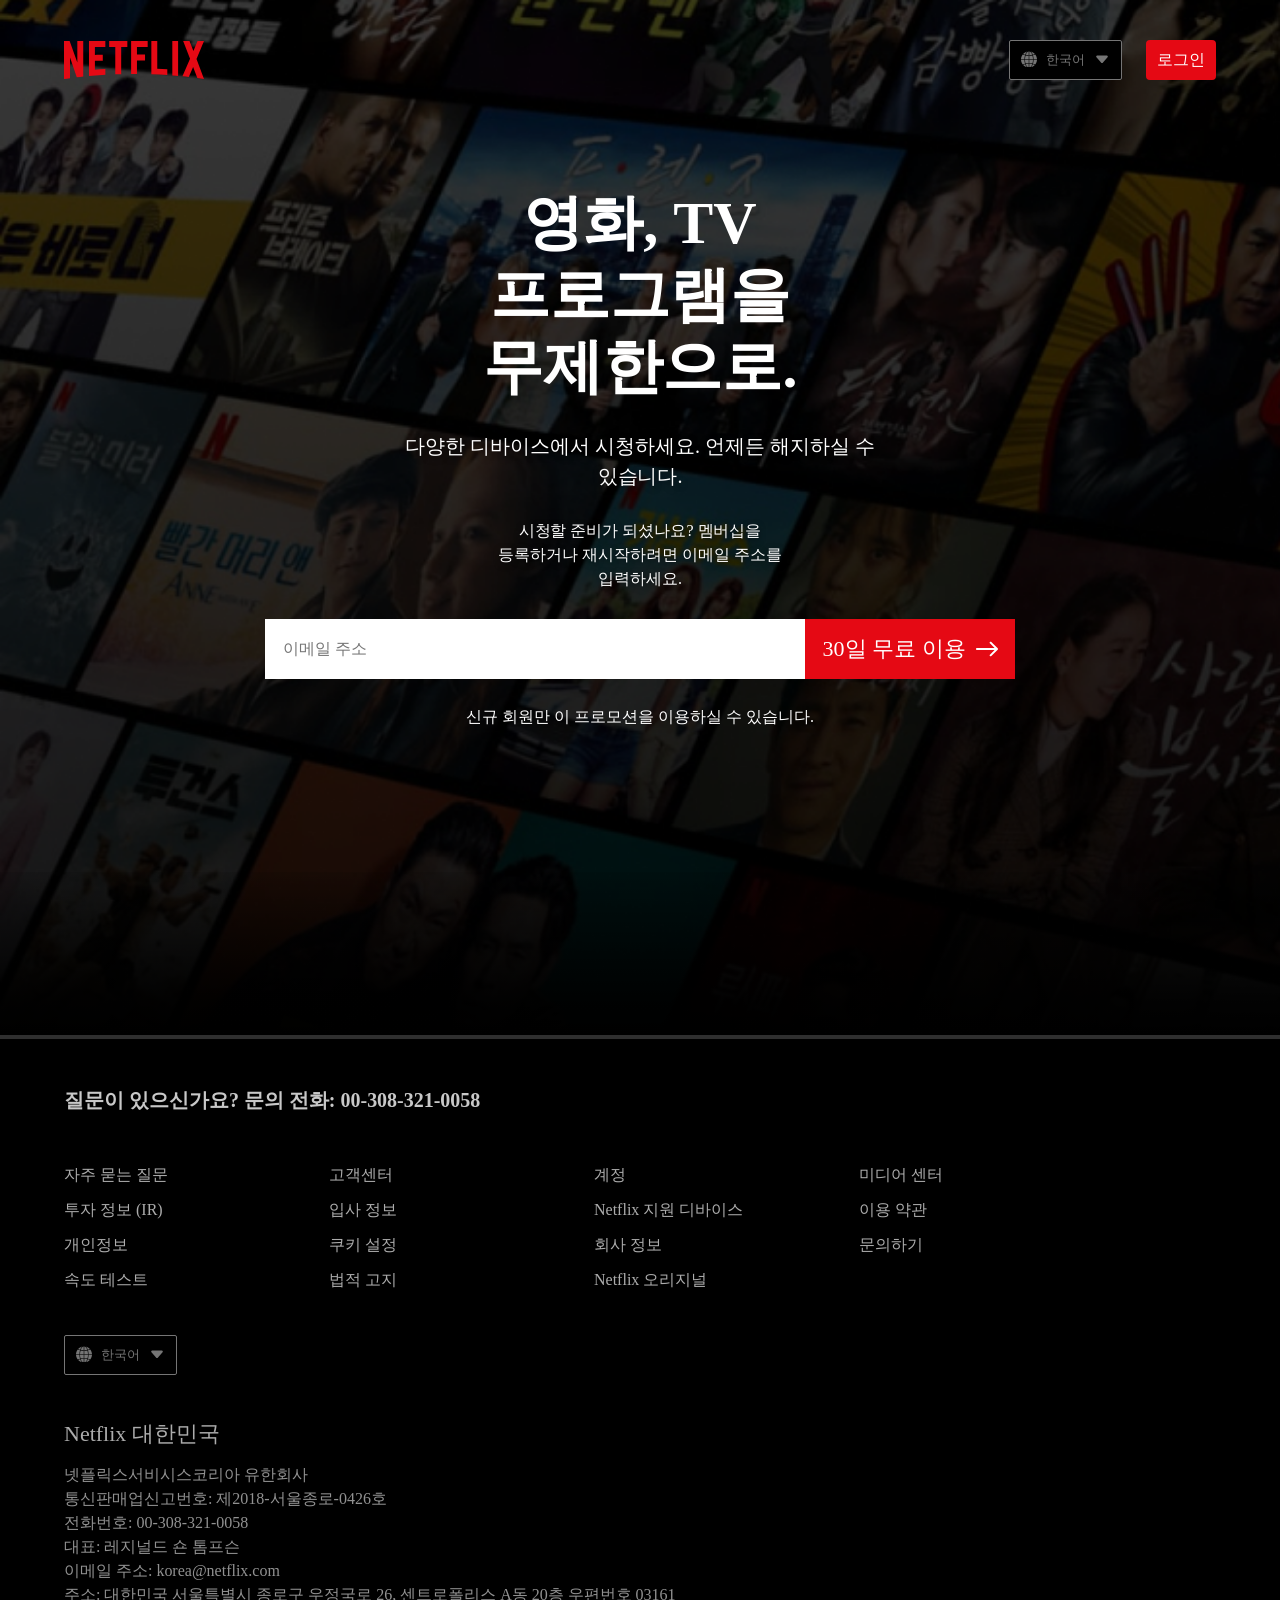
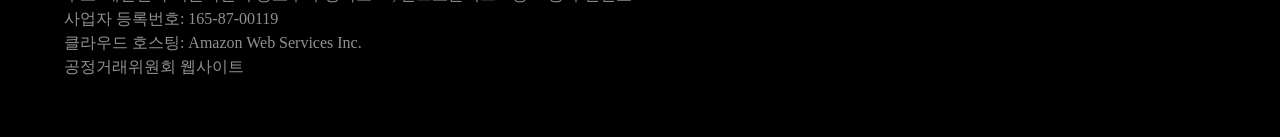
==== commit 607a5aa8: "3번째 과제 구현 결과" ====
--- a/index.html
+++ b/index.html
@@ -5,7 +5,7 @@
    <meta charset="UTF-8">
    <meta name="viewport" content="width=device-width, initial-scale=1.0">
    <title>홈</title>
-
+   <link href='//spoqa.github.io/spoqa-han-sans/css/SpoqaHanSansNeo.css' rel='stylesheet' type='text/css'>
    <link rel="stylesheet" href="./style/home.css">
    <link rel="stylesheet" href="./style/button.css">
    <link rel="stylesheet" href="./style/button_arrow.css">
--- a/style/header.css
+++ b/style/header.css
@@ -19,7 +19,7 @@
 
 .logo {
    display: inline-block;
-   background-image: url('./../../images/Logo.svg');
+   background-image: url('./../images/Logo.svg');
    background-repeat: no-repeat;
    background-size: contain;
    width: 140px;
--- a/style/select.css
+++ b/style/select.css
@@ -21,13 +21,13 @@
 }
 
 .global_icon {
-   background-image: url('./../../images/global.svg');
+   background-image: url('./../images/global.svg');
    width: 16px;
    height: 16px;
 }
 
 .select_down_icon {
-   background-image: url('./../../images/select_down.svg');
+   background-image: url('./../images/select_down.svg');
    width: 16px;
    height: 16px;
 }
@@ -37,7 +37,7 @@
    width: 12px;
    height: 12px;
    margin-left: 10px;
-   background-image: url('./../../images/check.svg');
+   background-image: url('./../images/check.svg');
    background-repeat: no-repeat;
 }
 
--- a/style/template.css
+++ b/style/template.css
@@ -1,6 +1,6 @@
 .template_container {
-   background-image: url('./../../images/background.png');
-   background-image: url('./../../images/background.png'), linear-gradient(180deg, #000000 0%, #000000 80%);
+   background-image: url('./../images/background.png');
+   background-image: url('./../images/background.png'), linear-gradient(180deg, #000000 0%, #000000 80%);
    background-repeat: no-repeat;
    background-size: cover;
    width: 100%;
